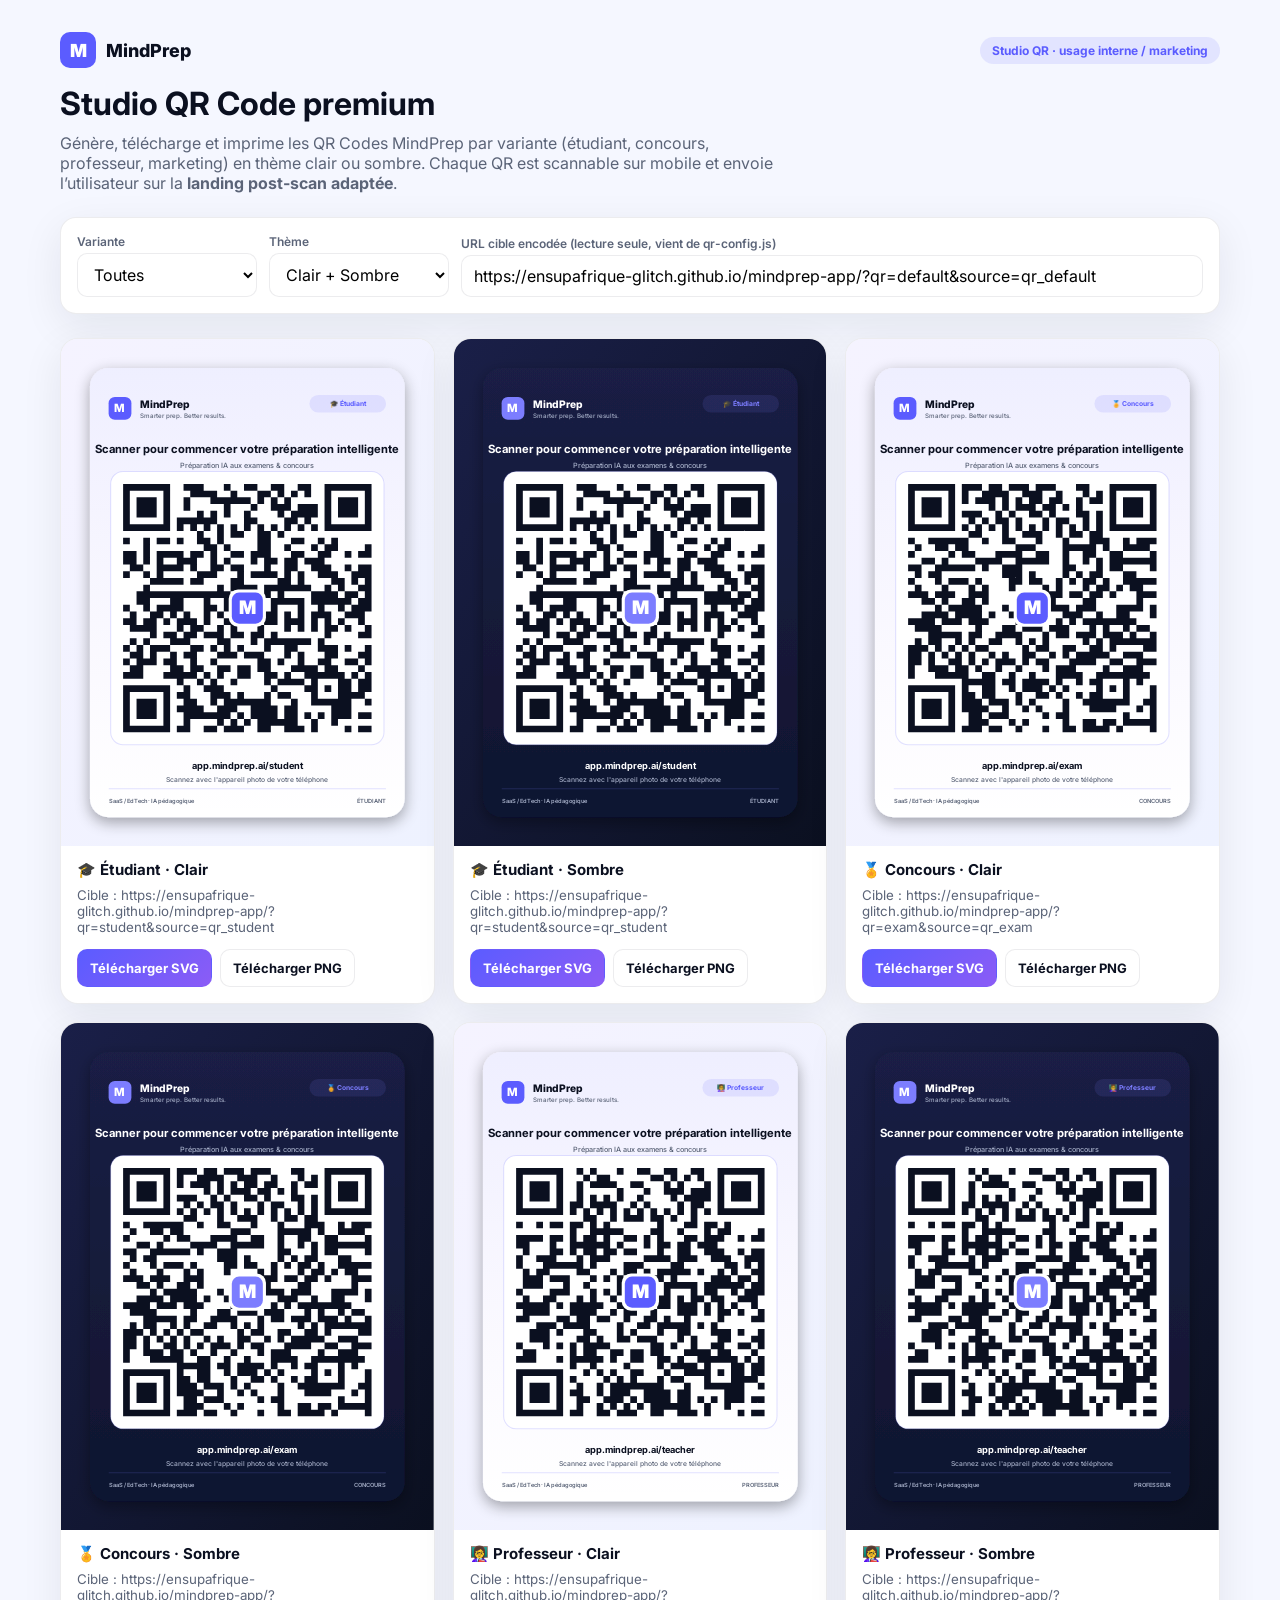
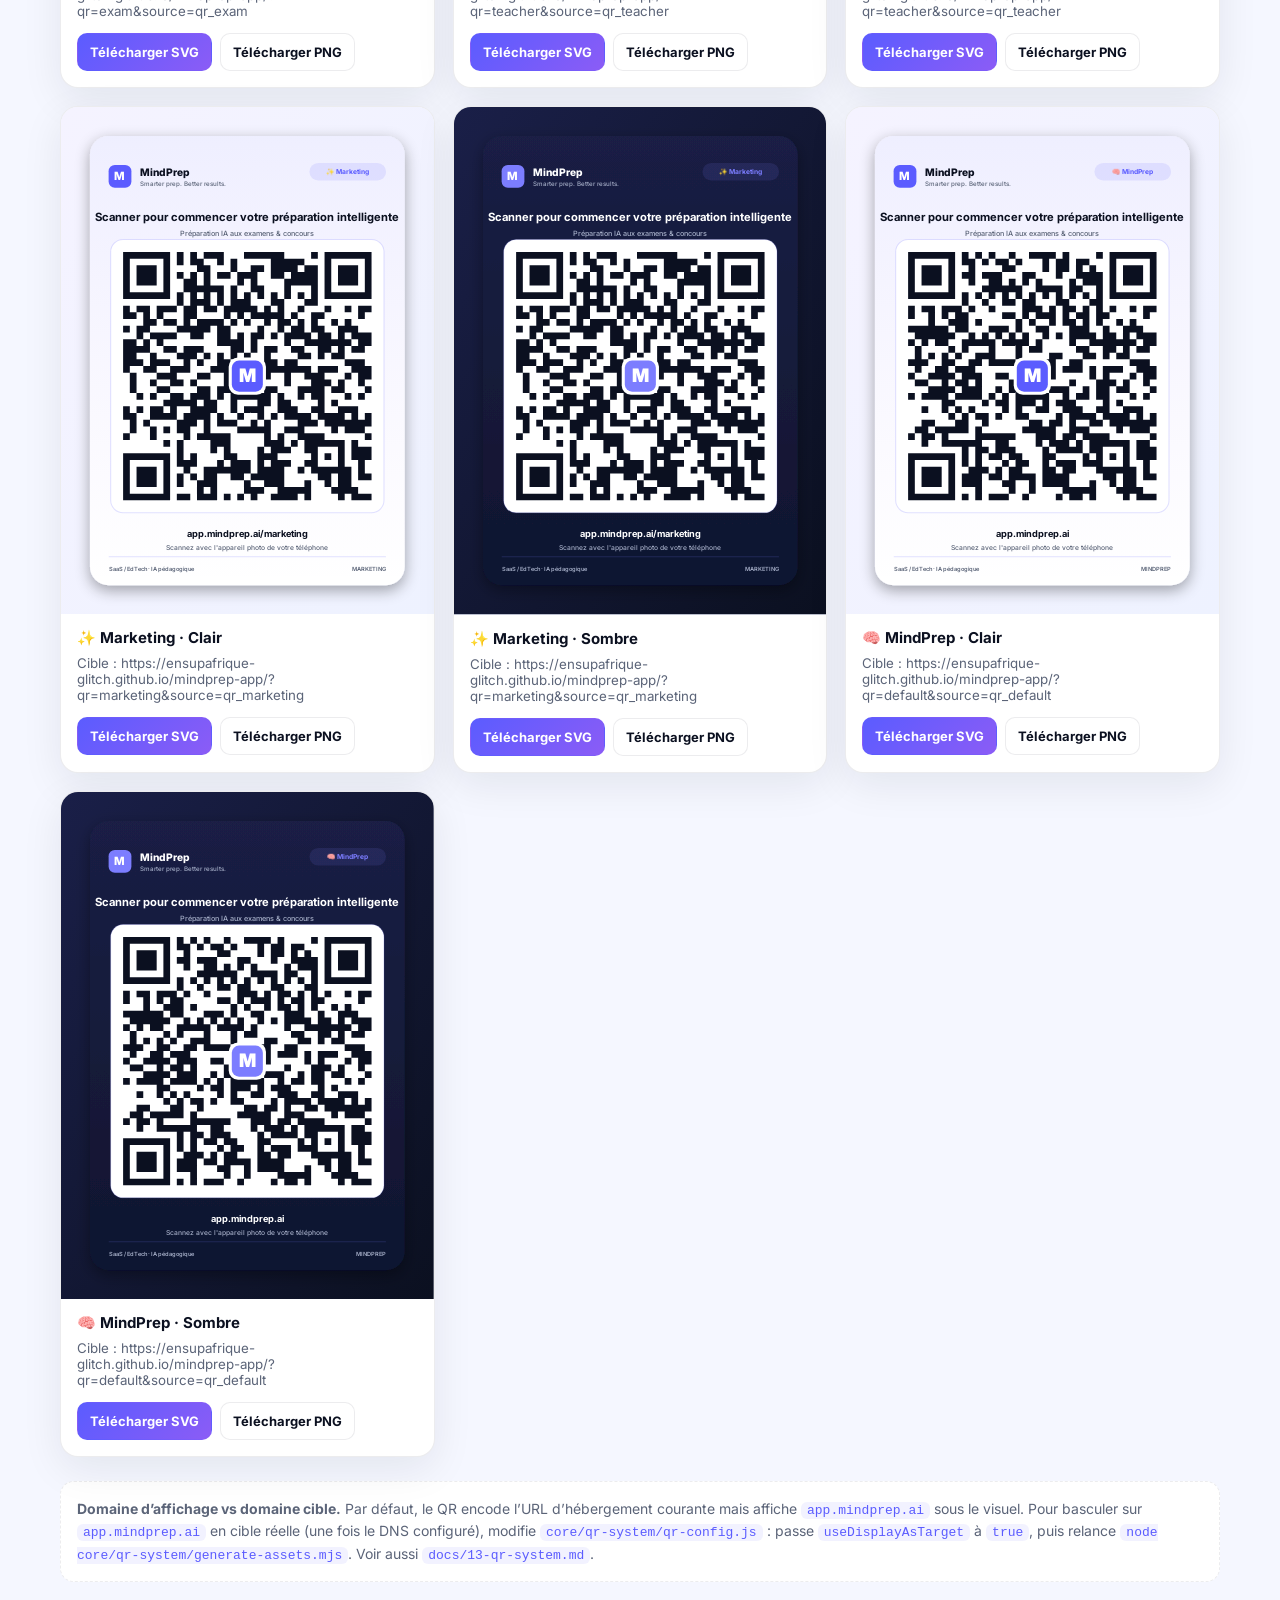
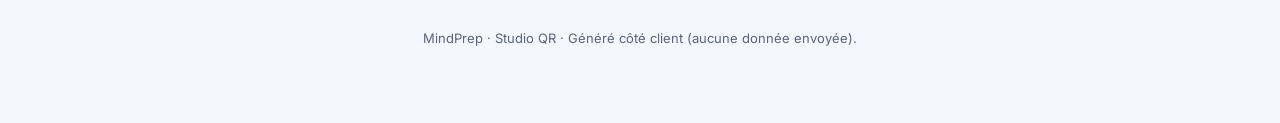
==== qr.html @ 13e9220e "feat(qr): système QR Code premium — visuels brandés, landing post-scan, analytics - core/qr-system/ " ====
<!doctype html>
<html lang="fr">
  <head>
    <meta charset="UTF-8" />
    <meta name="viewport" content="width=device-width, initial-scale=1.0" />
    <title>MindPrep · Studio QR Code premium</title>
    <link rel="preconnect" href="https://fonts.googleapis.com" />
    <link rel="preconnect" href="https://fonts.gstatic.com" crossorigin />
    <link rel="stylesheet" href="https://fonts.googleapis.com/css2?family=Inter:wght@400;500;600;700;800;900&display=swap" />
    <style>
      :root{
        --bg:#f5f7ff;--ink:#0b1020;--muted:#5b6478;--accent:#5b5cff;--accent2:#8b5cf6;
        --card:#fff;--border:rgba(15,23,42,.08);--shadow:0 12px 40px rgba(15,23,42,.08);
      }
      *{box-sizing:border-box}
      html,body{margin:0;padding:0;background:var(--bg);color:var(--ink);
        font-family:Inter,ui-sans-serif,system-ui,-apple-system,Segoe UI,Roboto,sans-serif;}
      .wrap{max-width:1200px;margin:0 auto;padding:32px 20px 80px;}
      header.top{display:flex;align-items:center;justify-content:space-between;gap:16px;flex-wrap:wrap;}
      .brand{display:flex;align-items:center;gap:10px;font-weight:800;font-size:18px;}
      .brand-mark{width:36px;height:36px;border-radius:10px;background:var(--accent);color:#fff;display:flex;align-items:center;justify-content:center;font-weight:900;}
      .pill{display:inline-flex;align-items:center;gap:6px;padding:6px 12px;border-radius:999px;background:rgba(91,92,255,.12);color:var(--accent);font-weight:700;font-size:12px;}
      h1{font-size:32px;line-height:1.15;margin:18px 0 10px;}
      .lead{color:var(--muted);max-width:720px;margin:0 0 24px;}
      .controls{display:flex;flex-wrap:wrap;gap:12px;align-items:flex-end;background:var(--card);
        border:1px solid var(--border);border-radius:16px;padding:16px;box-shadow:var(--shadow);}
      .control{display:flex;flex-direction:column;gap:4px;min-width:180px;}
      .control label{font-size:12px;font-weight:600;color:var(--muted);}
      .control select,.control input{padding:10px 12px;border-radius:10px;border:1px solid var(--border);background:#fff;font:inherit;}
      .grid{margin-top:24px;display:grid;grid-template-columns:repeat(auto-fill,minmax(320px,1fr));gap:18px;}
      .card{background:var(--card);border:1px solid var(--border);border-radius:18px;overflow:hidden;display:flex;flex-direction:column;box-shadow:var(--shadow);}
      .card .preview{aspect-ratio:720/980;background:#eef2ff;display:flex;align-items:center;justify-content:center;}
      .card .preview svg{max-width:100%;height:auto;display:block;}
      .card .meta{padding:14px 16px;display:flex;flex-direction:column;gap:8px;}
      .card .meta strong{font-size:15px;}
      .card .meta small{color:var(--muted);}
      .card .actions{display:flex;gap:8px;padding:0 16px 16px;}
      .btn{appearance:none;border:1px solid var(--border);background:#fff;border-radius:10px;padding:10px 12px;font:inherit;font-weight:700;font-size:13px;cursor:pointer;color:var(--ink);}
      .btn.primary{background:linear-gradient(135deg,#5b5cff,#8b5cf6);color:#fff;border-color:transparent;}
      .btn.primary:hover{filter:brightness(1.05);}
      .info{background:#fff;border:1px dashed var(--border);border-radius:14px;padding:16px;margin-top:24px;color:var(--muted);font-size:14px;line-height:1.5;}
      code{background:rgba(91,92,255,.08);padding:1px 6px;border-radius:6px;font-size:13px;color:var(--accent);}
      footer{margin-top:48px;color:var(--muted);font-size:13px;text-align:center;}
      @media (max-width:520px){h1{font-size:26px;}}
    </style>
  </head>
  <body>
    <main class="wrap">
      <header class="top">
        <div class="brand">
          <span class="brand-mark" aria-hidden="true">M</span>
          <span>MindPrep</span>
        </div>
        <span class="pill">Studio QR · usage interne / marketing</span>
      </header>

      <h1>Studio QR Code premium</h1>
      <p class="lead">
        Génère, télécharge et imprime les QR Codes MindPrep par variante (étudiant,
        concours, professeur, marketing) en thème clair ou sombre. Chaque QR est
        scannable sur mobile et envoie l’utilisateur sur la
        <strong>landing post-scan adaptée</strong>.
      </p>

      <section class="controls" aria-label="Filtres">
        <div class="control">
          <label for="variantFilter">Variante</label>
          <select id="variantFilter">
            <option value="all">Toutes</option>
            <option value="student">🎓 Étudiant</option>
            <option value="exam">🏅 Concours</option>
            <option value="teacher">👩‍🏫 Professeur</option>
            <option value="marketing">✨ Marketing</option>
            <option value="default">🧠 Default</option>
          </select>
        </div>
        <div class="control">
          <label for="themeFilter">Thème</label>
          <select id="themeFilter">
            <option value="all">Clair + Sombre</option>
            <option value="light">Clair</option>
            <option value="dark">Sombre</option>
          </select>
        </div>
        <div class="control" style="flex:1;min-width:240px;">
          <label for="targetUrl">URL cible encodée (lecture seule, vient de qr-config.js)</label>
          <input id="targetUrl" type="text" readonly />
        </div>
      </section>

      <section class="grid" id="grid"></section>

      <div class="info">
        <strong>Domaine d’affichage vs domaine cible.</strong>
        Par défaut, le QR encode l’URL d’hébergement courante mais affiche
        <code>app.mindprep.ai</code> sous le visuel. Pour basculer sur
        <code>app.mindprep.ai</code> en cible réelle (une fois le DNS configuré), modifie
        <code>core/qr-system/qr-config.js</code> :
        passe <code>useDisplayAsTarget</code> à <code>true</code>, puis relance
        <code>node core/qr-system/generate-assets.mjs</code>. Voir aussi
        <code>docs/13-qr-system.md</code>.
      </div>

      <footer>MindPrep · Studio QR · Généré côté client (aucune donnée envoyée).</footer>
    </main>

    <script type="module">
      import { renderQrSvg, QR_CONFIG, listVariants, resolveScanUrl } from './core/qr-system/index.js';

      const grid = document.getElementById('grid');
      const variantFilter = document.getElementById('variantFilter');
      const themeFilter = document.getElementById('themeFilter');
      const targetUrl = document.getElementById('targetUrl');
      targetUrl.value = resolveScanUrl('default');

      function downloadSvg(name, svg) {
        const blob = new Blob([svg], { type: 'image/svg+xml;charset=utf-8' });
        const url = URL.createObjectURL(blob);
        const a = document.createElement('a');
        a.href = url; a.download = name; a.click();
        setTimeout(() => URL.revokeObjectURL(url), 1500);
      }

      function downloadPng(name, svgEl) {
        const xml = new XMLSerializer().serializeToString(svgEl);
        const svg64 = btoa(unescape(encodeURIComponent(xml)));
        const img = new Image();
        img.onload = () => {
          const W = 1440, H = 1960;
          const cv = document.createElement('canvas');
          cv.width = W; cv.height = H;
          const ctx = cv.getContext('2d');
          ctx.drawImage(img, 0, 0, W, H);
          cv.toBlob((b) => {
            const url = URL.createObjectURL(b);
            const a = document.createElement('a');
            a.href = url; a.download = name; a.click();
            setTimeout(() => URL.revokeObjectURL(url), 1500);
          }, 'image/png');
        };
        img.src = 'data:image/svg+xml;base64,' + svg64;
      }

      function buildCard(variantKey, theme) {
        const v = QR_CONFIG.variants[variantKey];
        const svg = renderQrSvg({ variant: variantKey, theme });
        const wrap = document.createElement('article');
        wrap.className = 'card';
        wrap.innerHTML = `
          <div class="preview">${svg}</div>
          <div class="meta">
            <strong>${v.emoji} ${v.label} · ${theme === 'light' ? 'Clair' : 'Sombre'}</strong>
            <small>Cible : ${resolveScanUrl(variantKey)}</small>
          </div>
          <div class="actions">
            <button class="btn primary" data-svg>Télécharger SVG</button>
            <button class="btn" data-png>Télécharger PNG</button>
          </div>
        `;
        const svgEl = wrap.querySelector('svg');
        const filename = `mindprep-qr-${variantKey}-${theme}`;
        wrap.querySelector('[data-svg]').addEventListener('click', () => downloadSvg(`${filename}.svg`, svg));
        wrap.querySelector('[data-png]').addEventListener('click', () => downloadPng(`${filename}.png`, svgEl));
        return wrap;
      }

      function render() {
        const vSel = variantFilter.value;
        const tSel = themeFilter.value;
        const variants = vSel === 'all'
          ? Object.keys(QR_CONFIG.variants)
          : [vSel];
        const themes = tSel === 'all' ? ['light', 'dark'] : [tSel];
        grid.innerHTML = '';
        for (const v of variants) for (const t of themes) grid.appendChild(buildCard(v, t));
      }

      variantFilter.addEventListener('change', render);
      themeFilter.addEventListener('change', render);
      render();
    </script>
  </body>
</html>
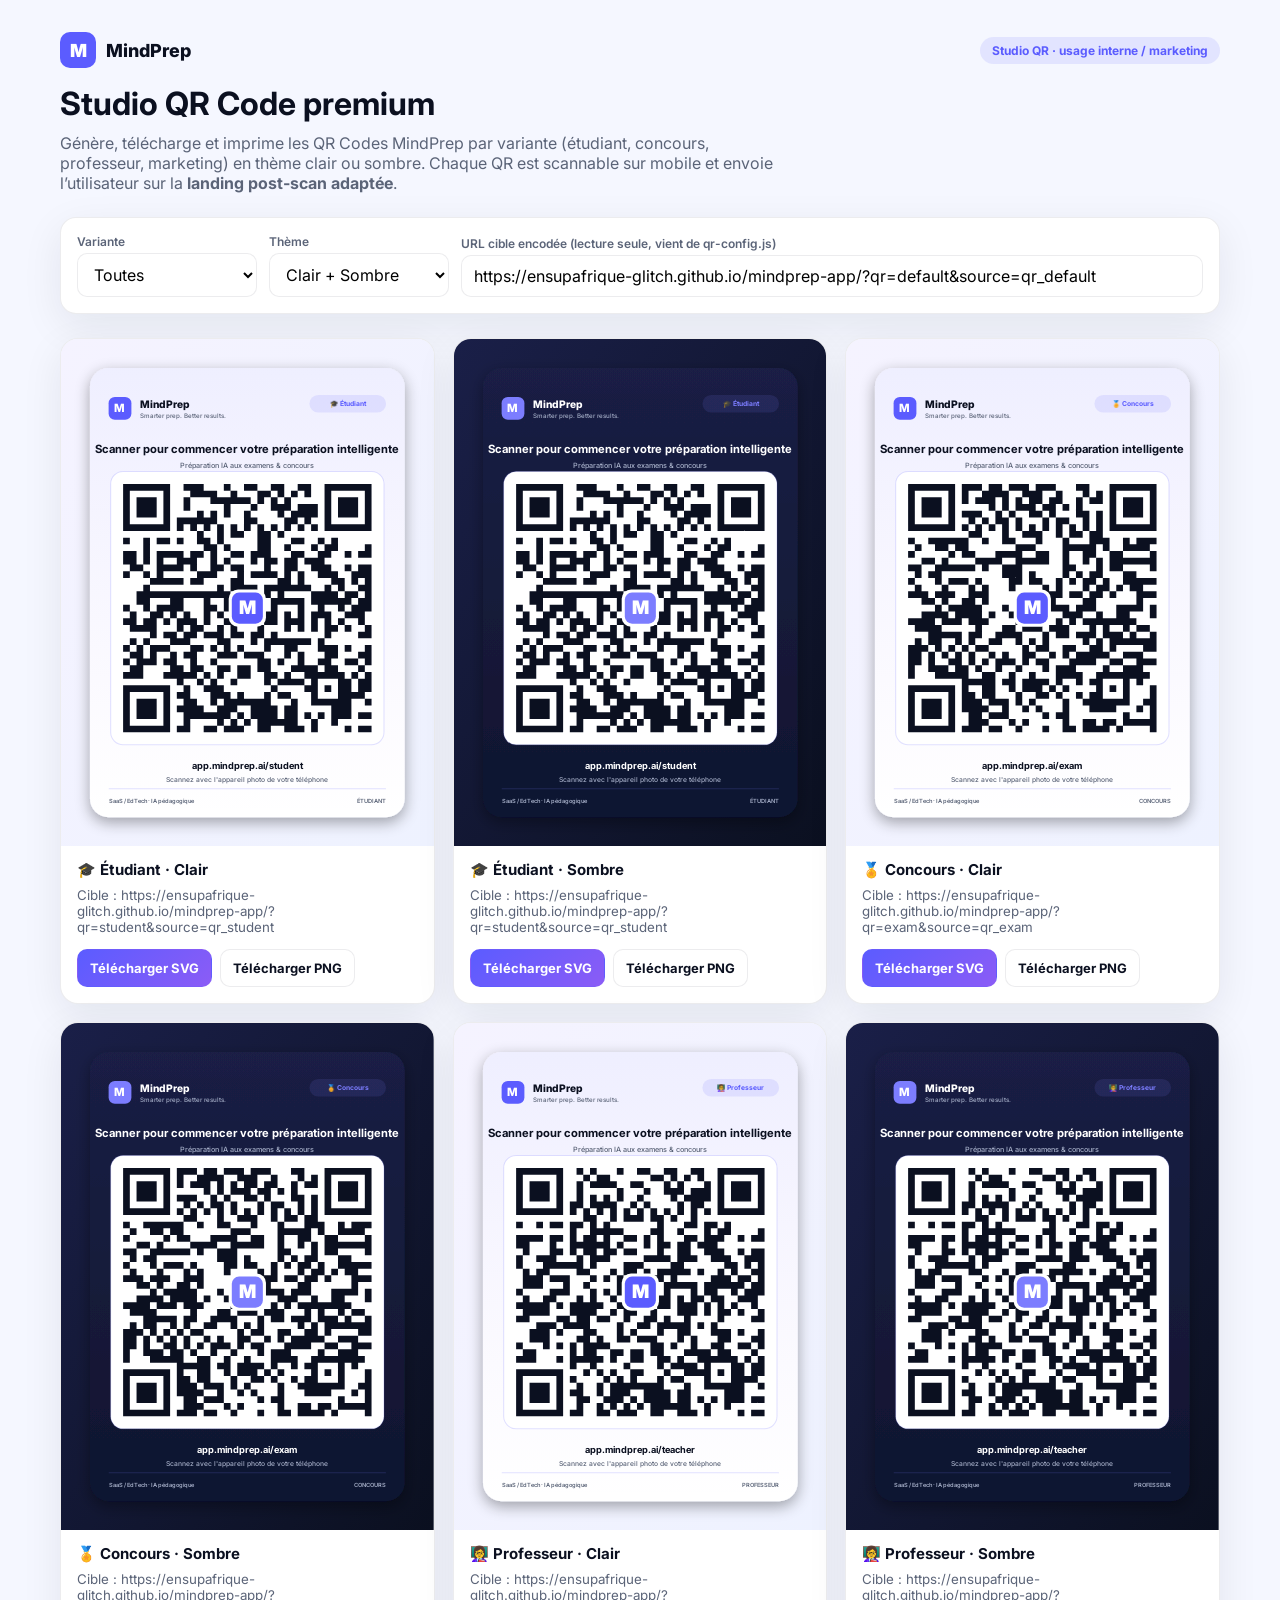
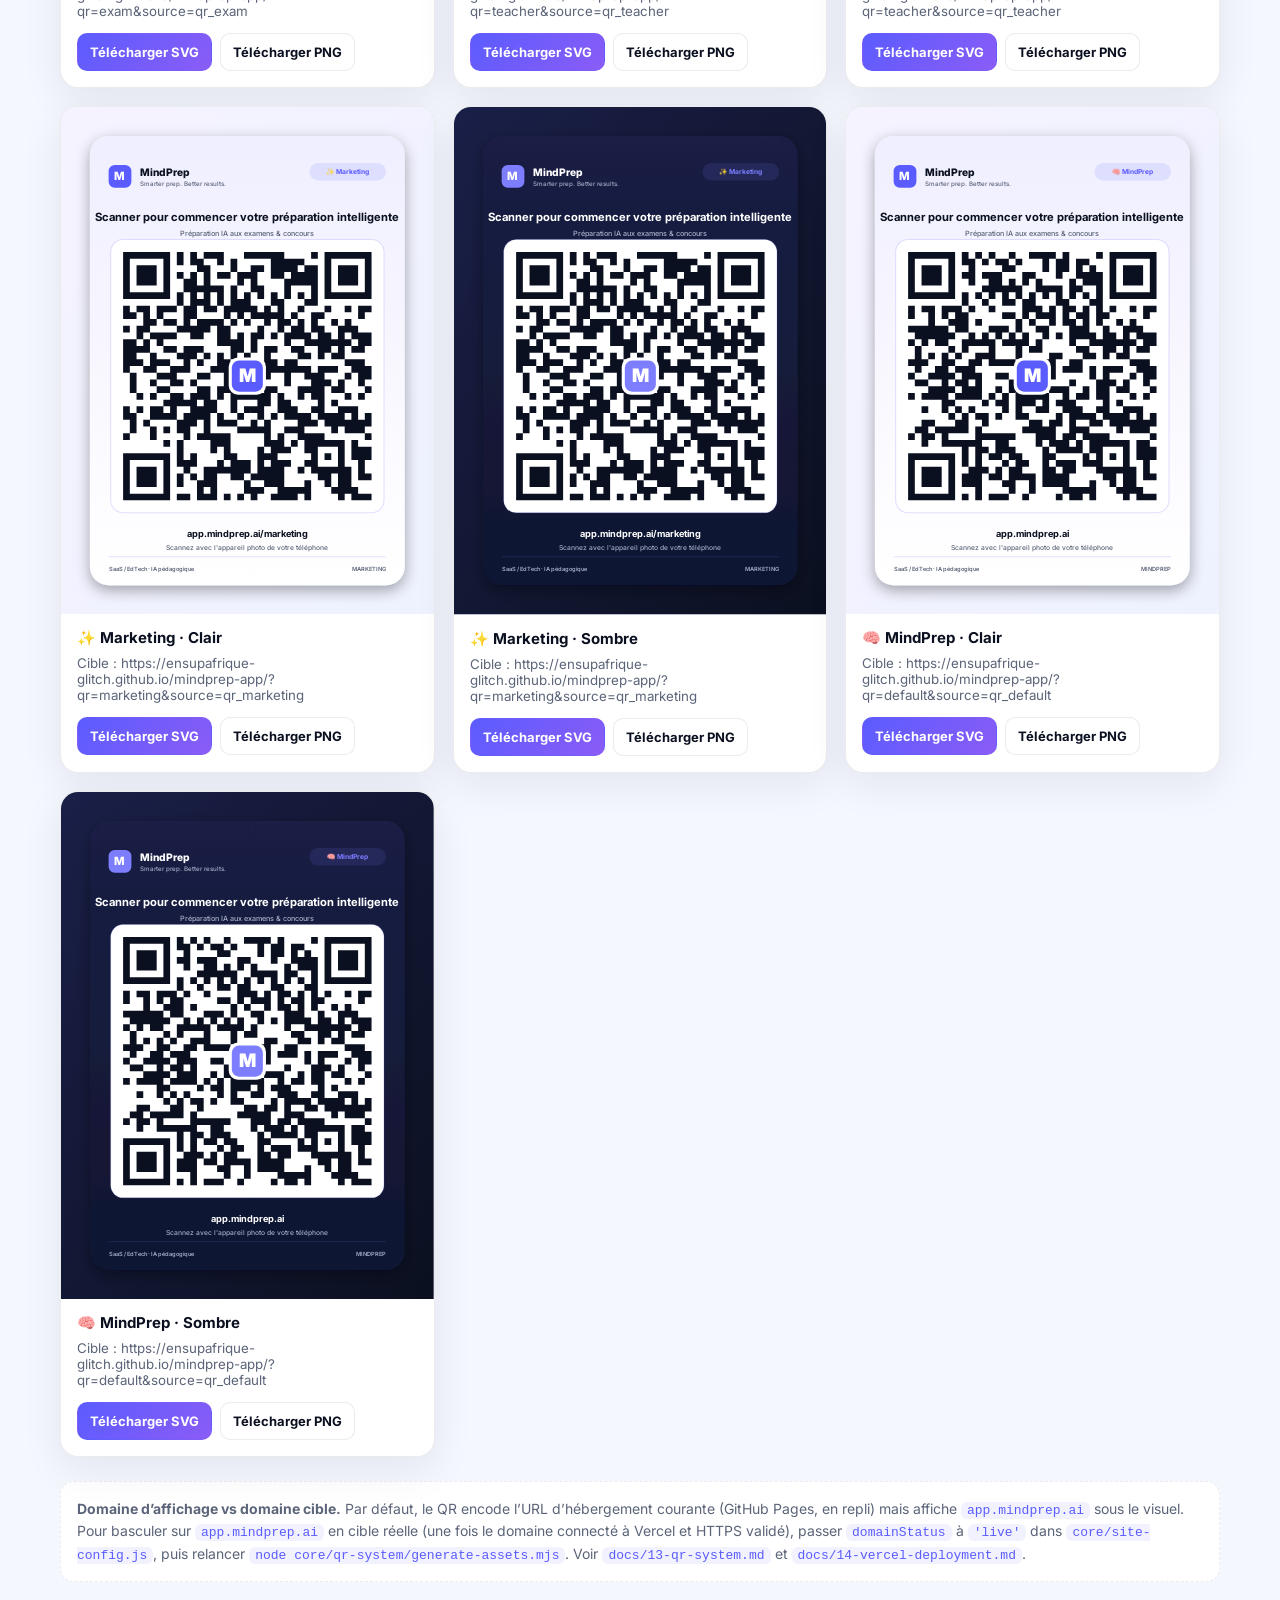
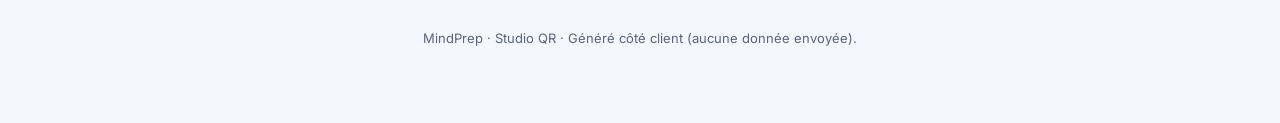
==== commit 7db30659: "feat(deploy): préparer Vercel + domaine app.mindprep.ai - ajoute vercel.json (headers MIME ESM, alia" ====
--- a/qr.html
+++ b/qr.html
@@ -92,13 +92,15 @@
 
       <div class="info">
         <strong>Domaine d’affichage vs domaine cible.</strong>
-        Par défaut, le QR encode l’URL d’hébergement courante mais affiche
-        <code>app.mindprep.ai</code> sous le visuel. Pour basculer sur
-        <code>app.mindprep.ai</code> en cible réelle (une fois le DNS configuré), modifie
-        <code>core/qr-system/qr-config.js</code> :
-        passe <code>useDisplayAsTarget</code> à <code>true</code>, puis relance
-        <code>node core/qr-system/generate-assets.mjs</code>. Voir aussi
-        <code>docs/13-qr-system.md</code>.
+        Par défaut, le QR encode l’URL d’hébergement courante (GitHub Pages,
+        en repli) mais affiche <code>app.mindprep.ai</code> sous le visuel.
+        Pour basculer sur <code>app.mindprep.ai</code> en cible réelle (une
+        fois le domaine connecté à Vercel et HTTPS validé), passer
+        <code>domainStatus</code> à <code>'live'</code> dans
+        <code>core/site-config.js</code>, puis relancer
+        <code>node core/qr-system/generate-assets.mjs</code>.
+        Voir <code>docs/13-qr-system.md</code> et
+        <code>docs/14-vercel-deployment.md</code>.
       </div>
 
       <footer>MindPrep · Studio QR · Généré côté client (aucune donnée envoyée).</footer>
